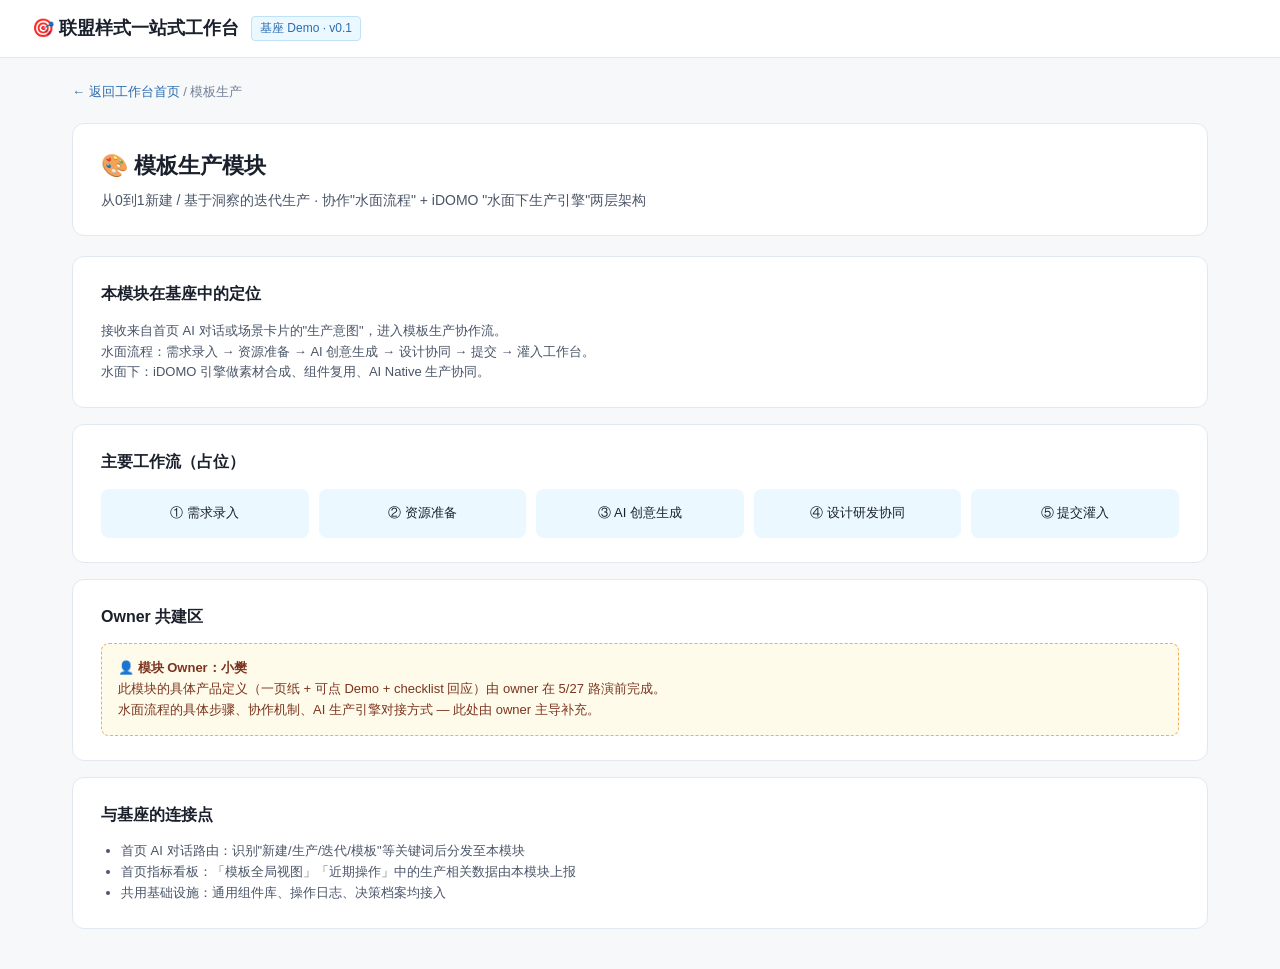
==== demo-生产.html @ df1d809e "Initial commit: 工作台基座 Demo v1.0" ====
<!DOCTYPE html>
<html lang="zh-CN">
<head>
<meta charset="UTF-8">
<title>模板生产 · 工作台基座 Demo</title>
<link rel="stylesheet" href="styles.css">
</head>
<body>
<header class="topbar">
  <div class="topbar-left">
    <span class="logo">🎯 联盟样式一站式工作台</span>
    <span class="env-tag">基座 Demo · v0.1</span>
  </div>
</header>

<div class="module-page">
  <div class="breadcrumb"><a href="index.html">← 返回工作台首页</a> / 模板生产</div>

  <div class="module-header">
    <h1>🎨 模板生产模块</h1>
    <p>从0到1新建 / 基于洞察的迭代生产 · 协作"水面流程" + iDOMO "水面下生产引擎"两层架构</p>
  </div>

  <div class="module-section">
    <h2>本模块在基座中的定位</h2>
    <p style="color:#4a5568; font-size:13px;">
      接收来自首页 AI 对话或场景卡片的"生产意图"，进入模板生产协作流。<br>
      水面流程：需求录入 → 资源准备 → AI 创意生成 → 设计协同 → 提交 → 灌入工作台。<br>
      水面下：iDOMO 引擎做素材合成、组件复用、AI Native 生产协同。
    </p>
  </div>

  <div class="module-section">
    <h2>主要工作流（占位）</h2>
    <div style="display:grid; grid-template-columns: repeat(5, 1fr); gap:10px; margin-top:8px;">
      <div style="padding:14px; background:#ebf8ff; border-radius:8px; text-align:center; font-size:13px;">① 需求录入</div>
      <div style="padding:14px; background:#ebf8ff; border-radius:8px; text-align:center; font-size:13px;">② 资源准备</div>
      <div style="padding:14px; background:#ebf8ff; border-radius:8px; text-align:center; font-size:13px;">③ AI 创意生成</div>
      <div style="padding:14px; background:#ebf8ff; border-radius:8px; text-align:center; font-size:13px;">④ 设计研发协同</div>
      <div style="padding:14px; background:#ebf8ff; border-radius:8px; text-align:center; font-size:13px;">⑤ 提交灌入</div>
    </div>
  </div>

  <div class="module-section">
    <h2>Owner 共建区</h2>
    <div class="placeholder-tip">
      <strong>👤 模块 Owner：小樊</strong><br>
      此模块的具体产品定义（一页纸 + 可点 Demo + checklist 回应）由 owner 在 5/27 路演前完成。<br>
      水面流程的具体步骤、协作机制、AI 生产引擎对接方式 — 此处由 owner 主导补充。
    </div>
  </div>

  <div class="module-section">
    <h2>与基座的连接点</h2>
    <ul style="font-size:13px; color:#4a5568; padding-left:20px; list-style:disc;">
      <li>首页 AI 对话路由：识别"新建/生产/迭代/模板"等关键词后分发至本模块</li>
      <li>首页指标看板：「模板全局视图」「近期操作」中的生产相关数据由本模块上报</li>
      <li>共用基础设施：通用组件库、操作日志、决策档案均接入</li>
    </ul>
  </div>
</div>
</body>
</html>
---- styles.css ----
/* ===== 基础与色板 ===== */
:root {
  --bg: #f7f8fa;
  --card-bg: #ffffff;
  --primary: #2b6cb0;
  --primary-light: #4299e1;
  --primary-dark: #1e4a8a;
  --accent: #ed8936;
  --accent-warm: #f6ad55;
  --text: #1a202c;
  --text-sub: #4a5568;
  --text-light: #718096;
  --border: #e2e8f0;
  --border-strong: #cbd5e0;
  --success: #38a169;
  --warn: #e53e3e;
  --warn-soft: #ed8936;
  --shadow-sm: 0 1px 3px rgba(0,0,0,0.06);
  --shadow-md: 0 4px 12px rgba(0,0,0,0.08);
  --shadow-lg: 0 8px 24px rgba(0,0,0,0.12);
}

* { box-sizing: border-box; margin: 0; padding: 0; }

body {
  font-family: -apple-system, "PingFang SC", "Microsoft YaHei", sans-serif;
  background: var(--bg);
  color: var(--text);
  font-size: 14px;
  line-height: 1.6;
}

a { text-decoration: none; color: inherit; }
ul { list-style: none; }
button { cursor: pointer; border: none; background: none; font-family: inherit; }

/* ===== 顶部导航 ===== */
.topbar {
  position: sticky; top: 0; z-index: 100;
  background: #fff; border-bottom: 1px solid var(--border);
  padding: 14px 32px; display: flex; align-items: center; justify-content: space-between;
}
.topbar-left { display: flex; align-items: center; gap: 12px; }
.logo { font-size: 18px; font-weight: 600; color: var(--text); }
.env-tag {
  font-size: 12px; padding: 2px 8px; border-radius: 4px;
  background: #ebf8ff; color: var(--primary); border: 1px solid #bee3f8;
}
.user { font-size: 13px; color: var(--text-sub); }

/* ===== 主体 ===== */
.main { max-width: 1400px; margin: 0 auto; padding: 24px 32px; }

.layer { margin-bottom: 24px; }
.layer-inner {
  background: var(--card-bg); border-radius: 12px;
  border: 1px solid var(--border); padding: 28px;
  box-shadow: var(--shadow-sm);
}
.layer-header {
  display: flex; align-items: baseline; justify-content: space-between;
  margin-bottom: 20px;
}
.layer-header h2 { font-size: 18px; font-weight: 600; color: var(--text); }
.layer-sub { font-size: 13px; color: var(--text-light); }

/* ===== 第一层：AI 对话 ===== */
.layer-ai .layer-inner {
  background: linear-gradient(135deg, #2b6cb0 0%, #4299e1 100%);
  color: #fff; border: none;
}
.ai-greet { margin-bottom: 20px; }
.ai-greet h1 { font-size: 26px; font-weight: 600; margin-bottom: 6px; }
.ai-sub { font-size: 14px; opacity: 0.9; }
.ai-input-wrap {
  display: flex; gap: 0; background: #fff; border-radius: 10px;
  padding: 4px; box-shadow: 0 4px 16px rgba(0,0,0,0.15);
}
.ai-input {
  flex: 1; border: none; outline: none; padding: 14px 16px;
  font-size: 15px; color: var(--text); background: transparent;
  font-family: inherit;
}
.ai-submit {
  padding: 12px 24px; background: var(--primary-dark); color: #fff;
  border-radius: 8px; font-size: 14px; font-weight: 500;
  transition: background 0.15s;
}
.ai-submit:hover { background: #163a6f; }
.ai-hints { margin-top: 14px; display: flex; align-items: center; gap: 8px; flex-wrap: wrap; }
.hint-label { font-size: 13px; opacity: 0.85; }
.hint-tag {
  padding: 4px 12px; background: rgba(255,255,255,0.2);
  border-radius: 14px; font-size: 12px; cursor: pointer;
  transition: background 0.15s;
}
.hint-tag:hover { background: rgba(255,255,255,0.32); }

/* ===== 第二层：场景卡片 ===== */
.scene-grid {
  display: grid; grid-template-columns: repeat(3, 1fr); gap: 16px;
}
.scene-card {
  background: #fff; border: 1px solid var(--border); border-radius: 10px;
  padding: 20px; cursor: pointer; transition: all 0.2s;
  position: relative; overflow: hidden;
}
.scene-card::before {
  content: ""; position: absolute; left: 0; top: 0; bottom: 0;
  width: 4px; background: var(--primary-light); opacity: 0;
  transition: opacity 0.2s;
}
.scene-card:hover {
  border-color: var(--primary-light);
  box-shadow: var(--shadow-md);
  transform: translateY(-2px);
}
.scene-card:hover::before { opacity: 1; }
.scene-icon { font-size: 28px; margin-bottom: 10px; }
.scene-title { font-size: 16px; font-weight: 600; color: var(--text); margin-bottom: 6px; }
.scene-desc { font-size: 13px; color: var(--text-sub); margin-bottom: 12px; min-height: 40px; }
.scene-tag {
  display: inline-block; font-size: 12px; color: var(--primary);
  padding: 3px 10px; background: #ebf8ff; border-radius: 12px;
}
.scene-tag-soon { background: #f7fafc; color: var(--text-light); }

/* ===== 第三层：看板 ===== */
.view-switcher {
  display: flex; align-items: center; gap: 8px; margin-bottom: 20px;
  flex-wrap: wrap;
}
.switcher-label { font-size: 13px; color: var(--text-sub); margin-right: 4px; }
.view-tab {
  padding: 7px 16px; font-size: 13px; color: var(--text-sub);
  background: #f7fafc; border: 1px solid var(--border); border-radius: 18px;
  transition: all 0.15s;
}
.view-tab:hover { background: #edf2f7; }
.view-tab.active {
  background: var(--primary); color: #fff; border-color: var(--primary);
}
.view-tab-add {
  border-style: dashed; color: var(--text-light);
}

.board {
  display: grid; grid-template-columns: repeat(3, 1fr); gap: 16px;
}
.board-card {
  background: #fff; border: 1px solid var(--border); border-radius: 10px;
  padding: 18px; transition: box-shadow 0.2s;
}
.board-card:hover { box-shadow: var(--shadow-md); }
.card-w2 { grid-column: span 2; }

.card-header {
  display: flex; justify-content: space-between; align-items: center;
  margin-bottom: 14px; padding-bottom: 10px;
  border-bottom: 1px solid var(--border);
}
.card-title { font-size: 14px; font-weight: 600; color: var(--text); }
.card-link { font-size: 12px; color: var(--primary); }
.card-link:hover { text-decoration: underline; }

.metric-row {
  display: flex; gap: 24px; margin-bottom: 14px;
}
.metric { flex: 1; }
.metric-num {
  font-size: 22px; font-weight: 600; color: var(--text);
  line-height: 1.2;
}
.metric-num.up { color: var(--success); }
.metric-num.warn { color: var(--warn); }
.metric-label { font-size: 12px; color: var(--text-light); margin-top: 4px; }

.card-foot {
  font-size: 12px; color: var(--text-light); padding-top: 8px;
  border-top: 1px dashed var(--border);
}

/* 操作日志 */
.op-list li {
  font-size: 13px; padding: 6px 0; color: var(--text-sub);
  border-bottom: 1px dashed var(--border);
}
.op-list li:last-child { border-bottom: none; }
.op-time {
  display: inline-block; width: 50px; color: var(--text-light);
  font-size: 12px; margin-right: 8px;
}

/* 消耗分布条 */
.bar-wrap { margin-top: 12px; }
.bar-label { font-size: 12px; color: var(--text-light); margin-bottom: 8px; }
.bar-row {
  display: flex; align-items: center; gap: 10px; margin-bottom: 6px;
}
.bar-name { width: 60px; font-size: 12px; color: var(--text-sub); }
.bar { flex: 1; height: 8px; background: #edf2f7; border-radius: 4px; overflow: hidden; }
.bar-fill {
  height: 100%; background: linear-gradient(90deg, var(--primary-light), var(--primary));
  border-radius: 4px;
}
.bar-num { width: 36px; text-align: right; font-size: 12px; color: var(--text-sub); }

/* 洞察建议 */
.insight-list li {
  font-size: 13px; padding: 8px 0; color: var(--text-sub);
  border-bottom: 1px dashed var(--border); display: flex; gap: 8px;
}
.insight-list li:last-child { border-bottom: none; }
.insight-tag {
  flex-shrink: 0; font-size: 11px; padding: 2px 8px; border-radius: 4px;
  height: fit-content;
}
.tag-up { background: #c6f6d5; color: #22543d; }
.tag-warn { background: #fed7d7; color: #742a2a; }

/* 规则冲突 */
.conflict-list li {
  font-size: 13px; padding: 8px 0; color: var(--text-sub);
  border-bottom: 1px dashed var(--border); display: flex; gap: 10px;
}
.conflict-list li:last-child { border-bottom: none; }
.conflict-level {
  flex-shrink: 0; font-size: 11px; padding: 2px 8px; border-radius: 4px;
  height: fit-content;
}
.conflict-level.high { background: #fed7d7; color: #742a2a; }
.conflict-level.mid { background: #feebc8; color: #7b341e; }

/* 空卡片 */
.card-empty {
  background: repeating-linear-gradient(45deg, #fafbfc, #fafbfc 8px, #f4f5f7 8px, #f4f5f7 16px);
  border: 2px dashed var(--border-strong);
  display: flex; align-items: center; justify-content: center;
  min-height: 140px;
}
.card-empty-inner { text-align: center; padding: 16px; }
.empty-icon { font-size: 28px; color: var(--text-light); margin-bottom: 6px; }
.empty-title { font-size: 13px; font-weight: 600; color: var(--text-sub); margin-bottom: 4px; }
.empty-desc { font-size: 12px; color: var(--text-light); }

/* ===== 第四层：Skills 共创区 ===== */
.layer-skills .layer-inner {
  background: linear-gradient(135deg, #fafafa 0%, #f7fafc 100%);
}

.skills-intro {
  background: #fff; border: 1px solid var(--border); border-radius: 8px;
  padding: 16px 20px; margin-bottom: 18px;
}
.skills-intro-text { display: grid; grid-template-columns: 1fr 1fr; gap: 24px; }
.intro-item { display: flex; gap: 12px; }
.intro-num {
  flex-shrink: 0; width: 28px; height: 28px; border-radius: 50%;
  background: linear-gradient(135deg, #2b6cb0, #4299e1); color: #fff;
  font-size: 14px; font-weight: 600;
  display: flex; align-items: center; justify-content: center;
}
.intro-title { font-size: 14px; font-weight: 600; color: var(--text); margin-bottom: 4px; }
.intro-desc { font-size: 12px; color: var(--text-sub); line-height: 1.6; }

.skills-tabs {
  display: flex; gap: 8px; margin-bottom: 16px; align-items: center;
  border-bottom: 1px solid var(--border); padding-bottom: 12px;
}
.skill-tab {
  padding: 8px 16px; font-size: 13px; color: var(--text-sub);
  background: #fff; border: 1px solid var(--border); border-radius: 6px;
  transition: all 0.15s;
}
.skill-tab:hover { border-color: var(--primary-light); }
.skill-tab.active {
  background: var(--primary); color: #fff; border-color: var(--primary);
}
.skill-tab-btn {
  margin-left: auto; padding: 7px 14px; font-size: 12px;
  background: #fff; color: var(--primary); border: 1px dashed var(--primary);
  border-radius: 6px;
}
.skill-tab-btn:hover { background: #ebf8ff; }

.skill-grid {
  display: grid; grid-template-columns: repeat(4, 1fr); gap: 12px;
}
.skill-grid.hidden { display: none; }
.skill-card {
  background: #fff; border: 1px solid var(--border); border-radius: 8px;
  padding: 14px 16px; transition: all 0.15s;
}
.skill-card:hover {
  border-color: var(--primary-light); box-shadow: var(--shadow-sm);
  transform: translateY(-1px);
}
.sk-head { display: flex; align-items: center; gap: 8px; margin-bottom: 8px; }
.sk-icon { font-size: 18px; }
.sk-name { font-size: 14px; font-weight: 600; color: var(--text); }
.sk-desc { font-size: 12px; color: var(--text-sub); margin-bottom: 10px; min-height: 36px; line-height: 1.5; }
.sk-meta { display: flex; align-items: center; gap: 6px; flex-wrap: wrap; font-size: 11px; }
.sk-tag {
  padding: 2px 8px; border-radius: 10px; font-weight: 500;
}
.tag-official { background: #ebf8ff; color: var(--primary); }
.tag-community { background: #faf5ff; color: #6b46c1; }
.sk-stage { color: var(--text-light); }

.sk-empty {
  background: repeating-linear-gradient(45deg, #fafbfc, #fafbfc 6px, #f4f5f7 6px, #f4f5f7 12px);
  border: 2px dashed var(--border-strong);
  display: flex; align-items: center; justify-content: center;
  min-height: 120px;
}
.sk-empty-inner { text-align: center; padding: 12px; }
.sk-empty-icon { font-size: 24px; color: var(--text-light); margin-bottom: 4px; }
.sk-empty-text { font-size: 13px; font-weight: 600; color: var(--text-sub); margin-bottom: 2px; }
.sk-empty-sub { font-size: 11px; color: var(--text-light); }

.skills-foot {
  margin-top: 16px; padding: 12px 16px;
  background: #fffbeb; border-left: 3px solid #f6ad55; border-radius: 4px;
  font-size: 12px; color: #7b341e; line-height: 1.7;
}
.skills-foot strong { color: #2d3748; }

/* ===== 底部说明 ===== */
.bottom-note { margin-top: 32px; }
.note-inner {
  background: #f0f4f8; border-left: 3px solid var(--primary);
  border-radius: 6px; padding: 18px 20px;
}
.note-inner h3 { font-size: 14px; font-weight: 600; margin-bottom: 8px; color: var(--text); }
.note-inner p { font-size: 13px; color: var(--text-sub); line-height: 1.7; }
.note-inner strong { color: var(--text); }

/* ===== 响应式 ===== */
@media (max-width: 1024px) {
  .scene-grid { grid-template-columns: repeat(2, 1fr); }
  .board { grid-template-columns: repeat(2, 1fr); }
  .card-w2 { grid-column: span 2; }
}
@media (max-width: 640px) {
  .scene-grid, .board { grid-template-columns: 1fr; }
  .card-w2 { grid-column: span 1; }
  .ai-greet h1 { font-size: 22px; }
}

/* ===== 模块详情页通用样式 ===== */
.module-page { max-width: 1200px; margin: 0 auto; padding: 24px 32px; }
.breadcrumb {
  font-size: 13px; color: var(--text-light); margin-bottom: 20px;
}
.breadcrumb a { color: var(--primary); }
.breadcrumb a:hover { text-decoration: underline; }
.module-header {
  background: #fff; border: 1px solid var(--border); border-radius: 12px;
  padding: 24px 28px; margin-bottom: 20px;
}
.module-header h1 { font-size: 22px; font-weight: 600; margin-bottom: 6px; }
.module-header p { color: var(--text-sub); font-size: 14px; }
.module-section {
  background: #fff; border: 1px solid var(--border); border-radius: 12px;
  padding: 24px 28px; margin-bottom: 16px;
}
.module-section h2 { font-size: 16px; font-weight: 600; margin-bottom: 14px; }
.placeholder-tip {
  padding: 14px 16px; background: #fffbeb; border: 1px dashed #f6ad55;
  border-radius: 8px; font-size: 13px; color: #7b341e;
}
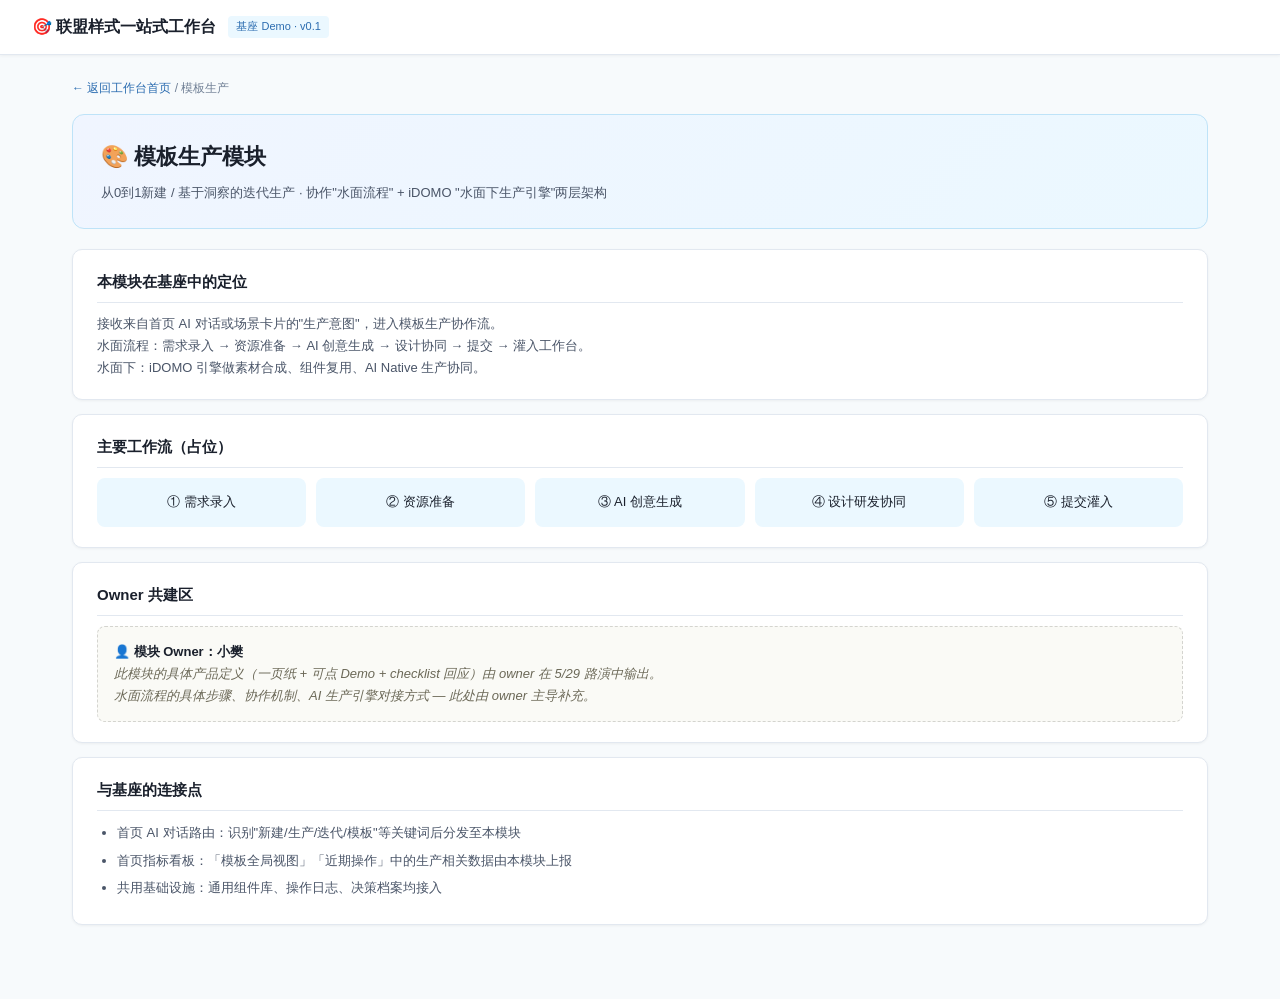
==== commit a977cb57: "修复模块详情页样式缺失（重写 styles.css 时漏补 module-page 系列 class）" ====
--- a/demo-生产.html
+++ b/demo-生产.html
@@ -45,7 +45,7 @@
     <h2>Owner 共建区</h2>
     <div class="placeholder-tip">
       <strong>👤 模块 Owner：小樊</strong><br>
-      此模块的具体产品定义（一页纸 + 可点 Demo + checklist 回应）由 owner 在 5/27 路演前完成。<br>
+      此模块的具体产品定义（一页纸 + 可点 Demo + checklist 回应）由 owner 在 5/29 路演中输出。<br>
       水面流程的具体步骤、协作机制、AI 生产引擎对接方式 — 此处由 owner 主导补充。
     </div>
   </div>
--- a/styles.css
+++ b/styles.css
@@ -1,274 +1,546 @@
-/* ===== 基础与色板 ===== */
+/* ========================================
+   基座 Demo · v0.2 · 双视觉语言
+   - 实色块 = 用户可见 UI（线上产品形态）
+   - 虚线/灰底 = Demo 走查注释（仅文档用）
+   ======================================== */
+
 :root {
-  --bg: #f7f8fa;
-  --card-bg: #ffffff;
   --primary: #2b6cb0;
+  --primary-dark: #1e4a8a;
   --primary-light: #4299e1;
-  --primary-dark: #1e4a8a;
   --accent: #ed8936;
-  --accent-warm: #f6ad55;
+  --success: #38a169;
+  --warn: #d69e2e;
+  --danger: #c53030;
   --text: #1a202c;
   --text-sub: #4a5568;
   --text-light: #718096;
   --border: #e2e8f0;
   --border-strong: #cbd5e0;
-  --success: #38a169;
-  --warn: #e53e3e;
-  --warn-soft: #ed8936;
-  --shadow-sm: 0 1px 3px rgba(0,0,0,0.06);
+  --bg: #f7fafc;
+  --bg-section: #fff;
+  --shadow-sm: 0 1px 3px rgba(0,0,0,0.05);
   --shadow-md: 0 4px 12px rgba(0,0,0,0.08);
-  --shadow-lg: 0 8px 24px rgba(0,0,0,0.12);
+
+  /* 元注释专用 · 区分用户 UI */
+  --meta-bg: #fafaf6;
+  --meta-border: #d4d4cf;
+  --meta-text: #6b6857;
+  --meta-tag-bg: #ebe9d9;
 }
 
 * { box-sizing: border-box; margin: 0; padding: 0; }
-
 body {
-  font-family: -apple-system, "PingFang SC", "Microsoft YaHei", sans-serif;
-  background: var(--bg);
-  color: var(--text);
-  font-size: 14px;
-  line-height: 1.6;
-}
-
-a { text-decoration: none; color: inherit; }
+  font-family: -apple-system, BlinkMacSystemFont, "PingFang SC", "Hiragino Sans GB", "Microsoft YaHei", sans-serif;
+  font-size: 14px; line-height: 1.6;
+  color: var(--text); background: var(--bg);
+}
+button { cursor: pointer; border: none; outline: none; font-family: inherit; }
+a { color: inherit; text-decoration: none; }
 ul { list-style: none; }
-button { cursor: pointer; border: none; background: none; font-family: inherit; }
+input { font-family: inherit; outline: none; }
 
 /* ===== 顶部导航 ===== */
 .topbar {
+  background: #fff; border-bottom: 1px solid var(--border);
+  padding: 14px 32px; display: flex; justify-content: space-between; align-items: center;
   position: sticky; top: 0; z-index: 100;
-  background: #fff; border-bottom: 1px solid var(--border);
-  padding: 14px 32px; display: flex; align-items: center; justify-content: space-between;
+  box-shadow: var(--shadow-sm);
 }
 .topbar-left { display: flex; align-items: center; gap: 12px; }
-.logo { font-size: 18px; font-weight: 600; color: var(--text); }
+.logo { font-size: 16px; font-weight: 600; }
 .env-tag {
-  font-size: 12px; padding: 2px 8px; border-radius: 4px;
-  background: #ebf8ff; color: var(--primary); border: 1px solid #bee3f8;
-}
+  font-size: 11px; padding: 2px 8px; background: #ebf8ff;
+  color: var(--primary); border-radius: 4px;
+}
+.topbar-right { display: flex; align-items: center; gap: 16px; }
+.top-link {
+  font-size: 13px; padding: 4px 10px; background: #ebf8ff;
+  border-radius: 4px; color: var(--primary);
+  transition: background 0.15s;
+}
+.top-link:hover { background: #bee3f8; }
 .user { font-size: 13px; color: var(--text-sub); }
 
+/* ===== 元注释顶部条（虚线 + 米色 · 走查用，非用户 UI） ===== */
+.meta-banner {
+  background: var(--meta-bg);
+  border-bottom: 1px dashed var(--meta-border);
+  padding: 10px 0;
+}
+.meta-banner-inner {
+  max-width: 1400px; margin: 0 auto; padding: 0 32px;
+  display: flex; align-items: center; gap: 14px; flex-wrap: wrap;
+}
+.meta-tag {
+  font-size: 11px; font-weight: 600; padding: 2px 8px;
+  background: var(--meta-tag-bg); color: var(--meta-text); border-radius: 3px;
+  letter-spacing: 0.5px;
+}
+.meta-text {
+  font-size: 12px; color: var(--meta-text); font-style: italic;
+}
+.meta-text strong { font-weight: 600; font-style: normal; }
+.meta-paths { display: inline-flex; gap: 6px; margin-left: auto; flex-wrap: wrap; }
+.path-chip {
+  font-size: 11px; padding: 3px 10px;
+  background: #fff; border: 1px dashed var(--meta-border);
+  color: var(--meta-text); border-radius: 12px; cursor: pointer;
+}
+.path-chip:hover { border-color: var(--primary); color: var(--primary); }
+
+/* ===== 元注释（每节内部） ===== */
+.meta-note {
+  margin-top: 18px;
+  background: var(--meta-bg);
+  border: 1px dashed var(--meta-border);
+  border-radius: 6px;
+  padding: 10px 14px;
+  font-size: 12px; color: var(--meta-text); line-height: 1.7;
+  font-style: italic;
+}
+.meta-note-tag {
+  display: inline-block;
+  font-size: 10px; font-weight: 600; padding: 1px 6px;
+  background: var(--meta-tag-bg); color: var(--meta-text);
+  border-radius: 3px; margin-right: 8px; letter-spacing: 0.5px;
+  font-style: normal;
+}
+
 /* ===== 主体 ===== */
-.main { max-width: 1400px; margin: 0 auto; padding: 24px 32px; }
-
-.layer { margin-bottom: 24px; }
+.main { max-width: 1400px; margin: 0 auto; padding: 24px 32px 60px; }
+.layer { margin-bottom: 28px; }
 .layer-inner {
-  background: var(--card-bg); border-radius: 12px;
-  border: 1px solid var(--border); padding: 28px;
+  background: var(--bg-section); border: 1px solid var(--border);
+  border-radius: 12px; padding: 26px 28px;
   box-shadow: var(--shadow-sm);
 }
 .layer-header {
-  display: flex; align-items: baseline; justify-content: space-between;
-  margin-bottom: 20px;
-}
-.layer-header h2 { font-size: 18px; font-weight: 600; color: var(--text); }
-.layer-sub { font-size: 13px; color: var(--text-light); }
-
-/* ===== 第一层：AI 对话 ===== */
+  display: flex; align-items: baseline; gap: 14px; margin-bottom: 18px;
+  border-bottom: 1px solid var(--border); padding-bottom: 12px;
+}
+.layer-header h2 { font-size: 18px; font-weight: 600; }
+.layer-sub { font-size: 12px; color: var(--text-light); }
+
+/* ===== 第一层：AI 对话入口 ===== */
 .layer-ai .layer-inner {
-  background: linear-gradient(135deg, #2b6cb0 0%, #4299e1 100%);
-  color: #fff; border: none;
-}
-.ai-greet { margin-bottom: 20px; }
-.ai-greet h1 { font-size: 26px; font-weight: 600; margin-bottom: 6px; }
-.ai-sub { font-size: 14px; opacity: 0.9; }
-.ai-input-wrap {
-  display: flex; gap: 0; background: #fff; border-radius: 10px;
-  padding: 4px; box-shadow: 0 4px 16px rgba(0,0,0,0.15);
-}
-.ai-input {
-  flex: 1; border: none; outline: none; padding: 14px 16px;
-  font-size: 15px; color: var(--text); background: transparent;
+  background: linear-gradient(135deg, #f0f5ff 0%, #ebf8ff 100%);
+  border: 1px solid #bee3f8;
+}
+.ai-greet { margin-bottom: 16px; }
+.ai-greet h1 { font-size: 24px; font-weight: 600; margin-bottom: 6px; }
+.ai-sub { font-size: 13px; color: var(--text-sub); }
+
+/* ===== 标准对话框（业界规范）===== */
+.chat-box {
+  background: #fff;
+  border: 1px solid var(--border);
+  border-radius: 12px;
+  box-shadow: var(--shadow-sm);
+  transition: border-color 0.15s, box-shadow 0.15s;
+  position: relative;
+}
+.chat-box:focus-within {
+  border-color: var(--primary-light);
+  box-shadow: 0 0 0 3px rgba(66,153,225,0.12);
+}
+
+/* 顶部小工具 */
+.chat-top-tools {
+  display: flex; gap: 4px;
+  padding: 10px 14px 0;
+}
+.chat-tool-btn {
+  width: 28px; height: 28px;
+  background: transparent; border-radius: 6px;
+  font-size: 14px; color: var(--text-light);
+  display: inline-flex; align-items: center; justify-content: center;
+  transition: background 0.15s;
+}
+.chat-tool-btn:hover { background: #f7fafc; color: var(--text); }
+
+/* 输入区 */
+.chat-input {
+  width: 100%;
+  padding: 8px 14px 12px;
+  border: none; outline: none;
+  font-size: 14px; line-height: 1.6;
   font-family: inherit;
-}
-.ai-submit {
-  padding: 12px 24px; background: var(--primary-dark); color: #fff;
-  border-radius: 8px; font-size: 14px; font-weight: 500;
+  resize: none;
+  background: transparent;
+  color: var(--text);
+  min-height: 60px;
+}
+.chat-input::placeholder { color: var(--text-light); }
+
+/* 底部工具栏 */
+.chat-bottom-bar {
+  display: flex;
+  justify-content: space-between;
+  align-items: center;
+  padding: 8px 12px 10px;
+  border-top: 1px solid var(--border);
+  gap: 8px;
+}
+.chat-bottom-left {
+  display: flex; align-items: center; gap: 8px;
+  flex-wrap: wrap; flex: 1; min-width: 0;
+}
+.chat-bottom-right {
+  display: flex; align-items: center; gap: 6px;
+  flex-shrink: 0;
+}
+
+/* 模型选择器 */
+.model-selector {
+  display: inline-flex; align-items: center; gap: 5px;
+  padding: 5px 10px;
+  background: #f7fafc;
+  border: 1px solid var(--border);
+  border-radius: 6px;
+  font-size: 12px;
+  cursor: pointer;
+  position: relative;
+  transition: all 0.15s;
+}
+.model-selector:hover { background: #ebf8ff; border-color: var(--primary-light); }
+.ms-icon { font-size: 13px; }
+.ms-name { font-weight: 500; color: var(--text); }
+.ms-arrow { font-size: 10px; color: var(--text-light); }
+
+.model-dropdown {
+  display: none;
+  position: absolute; bottom: calc(100% + 6px); left: 0;
+  background: #fff;
+  border: 1px solid var(--border);
+  border-radius: 8px;
+  box-shadow: var(--shadow-md);
+  min-width: 220px;
+  z-index: 50;
+  padding: 4px;
+}
+.model-dropdown.open { display: block; }
+.md-item {
+  display: flex; align-items: center; gap: 8px;
+  padding: 8px 10px;
+  font-size: 13px; color: var(--text);
+  border-radius: 4px; cursor: pointer;
   transition: background 0.15s;
 }
-.ai-submit:hover { background: #163a6f; }
-.ai-hints { margin-top: 14px; display: flex; align-items: center; gap: 8px; flex-wrap: wrap; }
-.hint-label { font-size: 13px; opacity: 0.85; }
+.md-item:hover { background: #f7fafc; }
+.md-item.active { background: #ebf8ff; color: var(--primary); }
+.md-icon { font-size: 14px; }
+.md-name { flex: 1; }
+.md-tag {
+  font-size: 10px; padding: 1px 6px;
+  background: rgba(0,0,0,0.06); border-radius: 8px;
+  color: var(--text-light);
+}
+
+/* 技能挂载按钮 */
+.skill-mount-btn {
+  display: inline-flex; align-items: center; gap: 5px;
+  padding: 5px 10px;
+  background: #f7fafc;
+  border: 1px solid var(--border);
+  border-radius: 6px;
+  font-size: 12px;
+  cursor: pointer;
+  transition: all 0.15s;
+}
+.skill-mount-btn:hover { background: #faf5ff; border-color: #d6bcfa; }
+.sm-icon { font-size: 13px; }
+.sm-text { color: var(--text); font-weight: 500; }
+.sm-count {
+  font-size: 10px; padding: 1px 6px;
+  background: var(--primary); color: #fff;
+  border-radius: 8px; font-weight: 600;
+}
+
+/* 已挂载预览（横向小标签） */
+.mounted-preview {
+  display: inline-flex; gap: 4px; align-items: center;
+  flex-wrap: wrap;
+  font-size: 11px;
+}
+.mp-tag {
+  display: inline-flex; align-items: center; gap: 4px;
+  padding: 3px 8px;
+  border-radius: 10px;
+  font-size: 11px;
+}
+.mp-default {
+  background: #ebf8ff; color: #2c5282;
+  border: 1px solid #bee3f8;
+}
+.mp-user {
+  background: #faf5ff; color: #553c9a;
+  border: 1px solid #d6bcfa;
+}
+.mp-remove {
+  cursor: pointer; opacity: 0.5; padding: 0 2px;
+}
+.mp-remove:hover { opacity: 1; color: var(--danger); }
+
+/* 发送按钮 */
+.chat-send-btn {
+  width: 32px; height: 32px;
+  background: var(--primary); color: #fff;
+  border-radius: 8px;
+  font-size: 14px; font-weight: 600;
+  display: inline-flex; align-items: center; justify-content: center;
+  transition: background 0.15s;
+}
+.chat-send-btn:hover { background: var(--primary-dark); }
+
+/* 技能挂载面板（弹出在 chat-box 上方）*/
+.skill-panel {
+  position: absolute;
+  bottom: calc(100% + 8px); left: 0; right: 0;
+  background: #fff;
+  border: 1px solid var(--border);
+  border-radius: 10px;
+  box-shadow: var(--shadow-md);
+  padding: 14px 16px;
+  z-index: 50;
+  max-height: 360px;
+  overflow-y: auto;
+}
+.sp-section { margin-bottom: 14px; }
+.sp-section:last-child { margin-bottom: 0; }
+.sp-section-title {
+  display: flex; justify-content: space-between; align-items: center;
+  font-size: 12px; font-weight: 600; color: var(--text);
+  margin-bottom: 8px;
+  padding-bottom: 6px;
+  border-bottom: 1px solid var(--border);
+}
+.sp-section-help { font-size: 11px; color: var(--text-light); font-weight: 400; }
+.sp-list { display: flex; flex-direction: column; gap: 4px; }
+.sp-item {
+  display: flex; align-items: center; gap: 10px;
+  padding: 8px 10px;
+  background: #f7fafc;
+  border-radius: 6px;
+  font-size: 12px;
+  cursor: pointer;
+  transition: background 0.15s;
+}
+.sp-item:hover { background: #ebf8ff; }
+.sp-locked { background: #f0fff4; cursor: default; }
+.sp-locked:hover { background: #f0fff4; }
+.sp-name { flex: 1; font-weight: 500; color: var(--text); }
+.sp-meta { font-size: 11px; color: var(--text-light); }
+.sp-status {
+  font-size: 11px; padding: 2px 8px;
+  background: #c6f6d5; color: #22543d;
+  border-radius: 8px; font-weight: 500;
+}
+.sp-action {
+  font-size: 11px; padding: 2px 10px;
+  background: var(--primary); color: #fff;
+  border-radius: 8px; font-weight: 500;
+}
+
+/* 提示标签 */
+.ai-hints {
+  margin-top: 12px; display: flex; align-items: center; gap: 8px; flex-wrap: wrap;
+}
+.hint-label { font-size: 12px; color: var(--text-light); }
 .hint-tag {
-  padding: 4px 12px; background: rgba(255,255,255,0.2);
-  border-radius: 14px; font-size: 12px; cursor: pointer;
-  transition: background 0.15s;
-}
-.hint-tag:hover { background: rgba(255,255,255,0.32); }
-
-/* ===== 第二层：场景卡片 ===== */
-.scene-grid {
-  display: grid; grid-template-columns: repeat(3, 1fr); gap: 16px;
-}
+  font-size: 12px; padding: 4px 10px; background: #fff;
+  border: 1px solid var(--border); border-radius: 14px;
+  color: var(--text-sub); cursor: pointer; transition: all 0.15s;
+}
+.hint-tag:hover { border-color: var(--primary); color: var(--primary); background: #ebf8ff; }
+
+/* ===== 第二层：场景卡片（4 个工作流入口） ===== */
+.scene-grid { display: grid; gap: 14px; }
+.scene-grid-4 { grid-template-columns: repeat(2, 1fr); }
 .scene-card {
   background: #fff; border: 1px solid var(--border); border-radius: 10px;
-  padding: 20px; cursor: pointer; transition: all 0.2s;
-  position: relative; overflow: hidden;
-}
-.scene-card::before {
-  content: ""; position: absolute; left: 0; top: 0; bottom: 0;
-  width: 4px; background: var(--primary-light); opacity: 0;
-  transition: opacity 0.2s;
+  padding: 18px 20px; transition: all 0.15s;
+  display: flex; flex-direction: column; gap: 8px;
+  position: relative;
 }
 .scene-card:hover {
-  border-color: var(--primary-light);
-  box-shadow: var(--shadow-md);
+  border-color: var(--primary); box-shadow: var(--shadow-md);
   transform: translateY(-2px);
 }
-.scene-card:hover::before { opacity: 1; }
-.scene-icon { font-size: 28px; margin-bottom: 10px; }
-.scene-title { font-size: 16px; font-weight: 600; color: var(--text); margin-bottom: 6px; }
-.scene-desc { font-size: 13px; color: var(--text-sub); margin-bottom: 12px; min-height: 40px; }
+.scene-生产 { border-top: 3px solid #4299e1; }
+.scene-规则 { border-top: 3px solid #ed8936; }
+.scene-洞察 { border-top: 3px solid #38a169; }
+.scene-排查 { border-top: 3px solid #d69e2e; }
+
+.scene-icon { font-size: 28px; }
+.scene-title { font-size: 16px; font-weight: 600; }
+.scene-scope {
+  font-size: 12px; color: var(--text-sub); line-height: 1.7;
+  background: #f7fafc; padding: 8px 10px; border-radius: 4px;
+}
+.scene-scope strong { color: var(--text); }
+.scope-note { font-size: 11px; color: var(--text-light); }
+.scene-link {
+  font-size: 11px; color: var(--text-light); line-height: 1.6;
+  border-left: 2px solid var(--primary-light); padding-left: 8px;
+}
+.scene-foot { display: flex; justify-content: space-between; align-items: center; margin-top: 4px; }
 .scene-tag {
-  display: inline-block; font-size: 12px; color: var(--primary);
-  padding: 3px 10px; background: #ebf8ff; border-radius: 12px;
-}
-.scene-tag-soon { background: #f7fafc; color: var(--text-light); }
-
-/* ===== 第三层：看板 ===== */
-.view-switcher {
-  display: flex; align-items: center; gap: 8px; margin-bottom: 20px;
-  flex-wrap: wrap;
-}
-.switcher-label { font-size: 13px; color: var(--text-sub); margin-right: 4px; }
-.view-tab {
-  padding: 7px 16px; font-size: 13px; color: var(--text-sub);
-  background: #f7fafc; border: 1px solid var(--border); border-radius: 18px;
-  transition: all 0.15s;
-}
-.view-tab:hover { background: #edf2f7; }
-.view-tab.active {
+  font-size: 12px; color: var(--primary); font-weight: 500;
+}
+.scene-engine {
+  font-size: 10px; color: var(--text-light); font-style: italic;
+  padding: 2px 8px; background: #fffbeb; border-radius: 8px;
+}
+
+/* 占位 · 更多敬请期待 */
+.scene-soon {
+  margin-top: 14px; padding: 14px;
+  background: repeating-linear-gradient(45deg, #fafbfc, #fafbfc 8px, #f4f5f7 8px, #f4f5f7 16px);
+  border: 1px dashed var(--border-strong); border-radius: 8px;
+  text-align: center;
+}
+.soon-icon { font-size: 18px; color: var(--text-light); margin-right: 8px; }
+.soon-text { font-size: 13px; color: var(--text-light); }
+
+/* ===== 第三层：我的工作视图 ===== */
+.view-filters {
+  background: #f7fafc; border: 1px solid var(--border);
+  border-radius: 8px; padding: 14px 16px; margin-bottom: 16px;
+}
+.filter-row {
+  display: flex; align-items: center; gap: 10px;
+  flex-wrap: wrap; margin-bottom: 8px;
+}
+.filter-row:last-child { margin-bottom: 0; }
+.filter-label { font-size: 13px; font-weight: 600; min-width: 80px; }
+.filter-help { font-size: 11px; color: var(--text-light); }
+.filter-mode {
+  font-size: 12px; padding: 5px 14px;
+  background: #fff; border: 1px solid var(--border);
+  border-radius: 4px; color: var(--text-sub);
+}
+.filter-mode.active {
   background: var(--primary); color: #fff; border-color: var(--primary);
 }
-.view-tab-add {
-  border-style: dashed; color: var(--text-light);
-}
-
+.filter-detail {
+  margin-top: 12px; padding-top: 12px; border-top: 1px solid var(--border);
+}
+.filter-options { display: flex; gap: 6px; flex-wrap: wrap; flex: 1; }
+.filter-chip {
+  display: inline-flex; align-items: center; gap: 4px;
+  font-size: 12px; padding: 4px 10px;
+  background: #fff; border: 1px solid var(--border);
+  border-radius: 14px; cursor: pointer;
+}
+.filter-chip:hover { border-color: var(--primary); }
+.filter-chip input { margin-right: 2px; cursor: pointer; }
+.filter-chip:has(input:checked) {
+  background: #ebf8ff; border-color: var(--primary); color: var(--primary);
+}
+.filter-sub {
+  display: inline-flex; align-items: center; gap: 6px; flex-wrap: wrap;
+  margin-right: 16px; margin-bottom: 4px;
+}
+.sub-label { font-size: 11px; color: var(--text-light); }
+.filter-actions {
+  display: flex; gap: 10px; align-items: center;
+  margin-top: 12px; padding-top: 10px; border-top: 1px dashed var(--border);
+}
+.btn-apply {
+  font-size: 12px; padding: 6px 16px;
+  background: var(--primary); color: #fff; border-radius: 4px;
+}
+.btn-reset {
+  font-size: 12px; padding: 6px 14px;
+  background: #fff; border: 1px solid var(--border);
+  border-radius: 4px; color: var(--text-sub);
+}
+.filter-summary {
+  font-size: 12px; color: var(--text-light); margin-left: auto; font-style: italic;
+}
+
+/* 看板 */
 .board {
-  display: grid; grid-template-columns: repeat(3, 1fr); gap: 16px;
+  display: grid; grid-template-columns: repeat(3, 1fr); gap: 14px;
 }
 .board-card {
   background: #fff; border: 1px solid var(--border); border-radius: 10px;
-  padding: 18px; transition: box-shadow 0.2s;
-}
-.board-card:hover { box-shadow: var(--shadow-md); }
+  padding: 14px 16px;
+}
 .card-w2 { grid-column: span 2; }
-
 .card-header {
   display: flex; justify-content: space-between; align-items: center;
-  margin-bottom: 14px; padding-bottom: 10px;
-  border-bottom: 1px solid var(--border);
-}
-.card-title { font-size: 14px; font-weight: 600; color: var(--text); }
+  margin-bottom: 12px; padding-bottom: 8px; border-bottom: 1px solid var(--border);
+}
+.card-title { font-size: 14px; font-weight: 600; }
 .card-link { font-size: 12px; color: var(--primary); }
 .card-link:hover { text-decoration: underline; }
-
-.metric-row {
-  display: flex; gap: 24px; margin-bottom: 14px;
-}
-.metric { flex: 1; }
-.metric-num {
-  font-size: 22px; font-weight: 600; color: var(--text);
-  line-height: 1.2;
-}
-.metric-num.up { color: var(--success); }
-.metric-num.warn { color: var(--warn); }
-.metric-label { font-size: 12px; color: var(--text-light); margin-top: 4px; }
-
-.card-foot {
-  font-size: 12px; color: var(--text-light); padding-top: 8px;
-  border-top: 1px dashed var(--border);
-}
-
-/* 操作日志 */
+.card-owner {
+  font-size: 11px; color: var(--text-light);
+}
+.card-owner strong { color: var(--text-sub); font-weight: 500; }
+
+.card-body-pending {
+  background: var(--meta-bg); border: 1px dashed var(--meta-border);
+  border-radius: 6px; padding: 14px;
+}
+.pending-text {
+  font-size: 12px; color: var(--meta-text); line-height: 1.7; font-style: italic;
+}
+.pending-text strong { color: var(--text-sub); font-style: normal; font-weight: 600; }
+
+/* 近期操作 */
+.op-list { display: flex; flex-direction: column; gap: 6px; }
 .op-list li {
-  font-size: 13px; padding: 6px 0; color: var(--text-sub);
-  border-bottom: 1px dashed var(--border);
+  font-size: 12px; padding: 6px 0; border-bottom: 1px dashed var(--border);
+  color: var(--text-sub); display: flex; align-items: center; gap: 6px;
 }
 .op-list li:last-child { border-bottom: none; }
 .op-time {
-  display: inline-block; width: 50px; color: var(--text-light);
-  font-size: 12px; margin-right: 8px;
-}
-
-/* 消耗分布条 */
-.bar-wrap { margin-top: 12px; }
-.bar-label { font-size: 12px; color: var(--text-light); margin-bottom: 8px; }
-.bar-row {
-  display: flex; align-items: center; gap: 10px; margin-bottom: 6px;
-}
-.bar-name { width: 60px; font-size: 12px; color: var(--text-sub); }
-.bar { flex: 1; height: 8px; background: #edf2f7; border-radius: 4px; overflow: hidden; }
-.bar-fill {
-  height: 100%; background: linear-gradient(90deg, var(--primary-light), var(--primary));
-  border-radius: 4px;
-}
-.bar-num { width: 36px; text-align: right; font-size: 12px; color: var(--text-sub); }
-
-/* 洞察建议 */
-.insight-list li {
-  font-size: 13px; padding: 8px 0; color: var(--text-sub);
-  border-bottom: 1px dashed var(--border); display: flex; gap: 8px;
-}
-.insight-list li:last-child { border-bottom: none; }
-.insight-tag {
-  flex-shrink: 0; font-size: 11px; padding: 2px 8px; border-radius: 4px;
-  height: fit-content;
-}
-.tag-up { background: #c6f6d5; color: #22543d; }
-.tag-warn { background: #fed7d7; color: #742a2a; }
-
-/* 规则冲突 */
-.conflict-list li {
-  font-size: 13px; padding: 8px 0; color: var(--text-sub);
-  border-bottom: 1px dashed var(--border); display: flex; gap: 10px;
-}
-.conflict-list li:last-child { border-bottom: none; }
-.conflict-level {
-  flex-shrink: 0; font-size: 11px; padding: 2px 8px; border-radius: 4px;
-  height: fit-content;
-}
-.conflict-level.high { background: #fed7d7; color: #742a2a; }
-.conflict-level.mid { background: #feebc8; color: #7b341e; }
-
-/* 空卡片 */
-.card-empty {
-  background: repeating-linear-gradient(45deg, #fafbfc, #fafbfc 8px, #f4f5f7 8px, #f4f5f7 16px);
-  border: 2px dashed var(--border-strong);
+  font-size: 11px; color: var(--text-light);
+  min-width: 40px; flex-shrink: 0;
+}
+.op-type {
+  font-size: 10px; padding: 1px 6px; border-radius: 3px;
+}
+.op-tpl { background: #ebf8ff; color: #2c5282; }
+.op-rule { background: #fffaf0; color: #7b341e; }
+.card-foot-meta {
+  margin-top: 8px; padding-top: 8px; border-top: 1px dashed var(--border);
+  font-size: 11px; color: var(--text-light); font-style: italic;
+}
+
+/* ===== 第四层：Skills 资产广场 ===== */
+.skills-howto {
+  background: #f0f4f8; border: 1px solid #cbd5e0; border-radius: 8px;
+  padding: 14px 18px; margin-bottom: 16px;
+}
+.howto-title { font-size: 13px; font-weight: 600; margin-bottom: 10px; color: var(--text); }
+.howto-grid {
+  display: grid; grid-template-columns: repeat(3, 1fr); gap: 10px;
+}
+.howto-item {
+  background: #fff; border-radius: 6px; padding: 10px 12px;
+  display: flex; align-items: center; gap: 10px;
+}
+.howto-num {
+  flex-shrink: 0;
+  width: 24px; height: 24px; border-radius: 50%;
+  background: var(--primary); color: #fff;
   display: flex; align-items: center; justify-content: center;
-  min-height: 140px;
-}
-.card-empty-inner { text-align: center; padding: 16px; }
-.empty-icon { font-size: 28px; color: var(--text-light); margin-bottom: 6px; }
-.empty-title { font-size: 13px; font-weight: 600; color: var(--text-sub); margin-bottom: 4px; }
-.empty-desc { font-size: 12px; color: var(--text-light); }
-
-/* ===== 第四层：Skills 共创区 ===== */
-.layer-skills .layer-inner {
-  background: linear-gradient(135deg, #fafafa 0%, #f7fafc 100%);
-}
-
-.skills-intro {
-  background: #fff; border: 1px solid var(--border); border-radius: 8px;
-  padding: 16px 20px; margin-bottom: 18px;
-}
-.skills-intro-text { display: grid; grid-template-columns: 1fr 1fr; gap: 24px; }
-.intro-item { display: flex; gap: 12px; }
-.intro-num {
-  flex-shrink: 0; width: 28px; height: 28px; border-radius: 50%;
-  background: linear-gradient(135deg, #2b6cb0, #4299e1); color: #fff;
-  font-size: 14px; font-weight: 600;
-  display: flex; align-items: center; justify-content: center;
-}
-.intro-title { font-size: 14px; font-weight: 600; color: var(--text); margin-bottom: 4px; }
-.intro-desc { font-size: 12px; color: var(--text-sub); line-height: 1.6; }
+  font-size: 12px; font-weight: 700;
+}
+.howto-name { font-size: 13px; font-weight: 600; color: var(--text); }
+.howto-desc { font-size: 11px; color: var(--text-sub); margin-top: 2px; }
+.howto-item > div:last-child { flex: 1; }
 
 .skills-tabs {
-  display: flex; gap: 8px; margin-bottom: 16px; align-items: center;
-  border-bottom: 1px solid var(--border); padding-bottom: 12px;
+  display: flex; gap: 8px; margin-bottom: 14px; align-items: center;
+  border-bottom: 1px solid var(--border); padding-bottom: 10px;
 }
 .skill-tab {
-  padding: 8px 16px; font-size: 13px; color: var(--text-sub);
+  padding: 7px 14px; font-size: 13px; color: var(--text-sub);
   background: #fff; border: 1px solid var(--border); border-radius: 6px;
   transition: all 0.15s;
 }
@@ -277,7 +549,7 @@
   background: var(--primary); color: #fff; border-color: var(--primary);
 }
 .skill-tab-btn {
-  margin-left: auto; padding: 7px 14px; font-size: 12px;
+  margin-left: auto; padding: 6px 12px; font-size: 12px;
   background: #fff; color: var(--primary); border: 1px dashed var(--primary);
   border-radius: 6px;
 }
@@ -289,18 +561,18 @@
 .skill-grid.hidden { display: none; }
 .skill-card {
   background: #fff; border: 1px solid var(--border); border-radius: 8px;
-  padding: 14px 16px; transition: all 0.15s;
+  padding: 12px 14px; transition: all 0.15s;
 }
 .skill-card:hover {
   border-color: var(--primary-light); box-shadow: var(--shadow-sm);
-  transform: translateY(-1px);
-}
-.sk-head { display: flex; align-items: center; gap: 8px; margin-bottom: 8px; }
+}
+.sk-head { display: flex; align-items: center; gap: 8px; margin-bottom: 6px; }
 .sk-icon { font-size: 18px; }
-.sk-name { font-size: 14px; font-weight: 600; color: var(--text); }
-.sk-desc { font-size: 12px; color: var(--text-sub); margin-bottom: 10px; min-height: 36px; line-height: 1.5; }
-.sk-meta { display: flex; align-items: center; gap: 6px; flex-wrap: wrap; font-size: 11px; }
+.sk-name { font-size: 14px; font-weight: 600; }
+.sk-desc { font-size: 12px; color: var(--text-sub); margin-bottom: 8px; min-height: 36px; line-height: 1.5; }
+.sk-meta { display: flex; flex-direction: column; gap: 4px; font-size: 11px; }
 .sk-tag {
+  display: inline-block; align-self: flex-start;
   padding: 2px 8px; border-radius: 10px; font-weight: 500;
 }
 .tag-official { background: #ebf8ff; color: var(--primary); }
@@ -308,64 +580,85 @@
 .sk-stage { color: var(--text-light); }
 
 .sk-empty {
-  background: repeating-linear-gradient(45deg, #fafbfc, #fafbfc 6px, #f4f5f7 6px, #f4f5f7 12px);
-  border: 2px dashed var(--border-strong);
+  background: var(--meta-bg);
+  border: 1px dashed var(--meta-border);
   display: flex; align-items: center; justify-content: center;
-  min-height: 120px;
-}
-.sk-empty-inner { text-align: center; padding: 12px; }
-.sk-empty-icon { font-size: 24px; color: var(--text-light); margin-bottom: 4px; }
-.sk-empty-text { font-size: 13px; font-weight: 600; color: var(--text-sub); margin-bottom: 2px; }
-.sk-empty-sub { font-size: 11px; color: var(--text-light); }
-
-.skills-foot {
-  margin-top: 16px; padding: 12px 16px;
-  background: #fffbeb; border-left: 3px solid #f6ad55; border-radius: 4px;
-  font-size: 12px; color: #7b341e; line-height: 1.7;
-}
-.skills-foot strong { color: #2d3748; }
-
-/* ===== 底部说明 ===== */
-.bottom-note { margin-top: 32px; }
-.note-inner {
-  background: #f0f4f8; border-left: 3px solid var(--primary);
-  border-radius: 6px; padding: 18px 20px;
-}
-.note-inner h3 { font-size: 14px; font-weight: 600; margin-bottom: 8px; color: var(--text); }
-.note-inner p { font-size: 13px; color: var(--text-sub); line-height: 1.7; }
-.note-inner strong { color: var(--text); }
+  min-height: 110px;
+}
+.sk-empty-inner { text-align: center; padding: 8px; }
+.sk-empty-icon { font-size: 22px; color: var(--meta-text); margin-bottom: 4px; }
+.sk-empty-text { font-size: 12px; font-weight: 600; color: var(--meta-text); margin-bottom: 2px; }
+.sk-empty-sub { font-size: 11px; color: var(--meta-text); font-style: italic; }
 
 /* ===== 响应式 ===== */
-@media (max-width: 1024px) {
-  .scene-grid { grid-template-columns: repeat(2, 1fr); }
-  .board { grid-template-columns: repeat(2, 1fr); }
-  .card-w2 { grid-column: span 2; }
-}
-@media (max-width: 640px) {
-  .scene-grid, .board { grid-template-columns: 1fr; }
+@media (max-width: 1100px) {
+  .scene-grid-4 { grid-template-columns: 1fr; }
+  .board { grid-template-columns: 1fr; }
   .card-w2 { grid-column: span 1; }
-  .ai-greet h1 { font-size: 22px; }
-}
-
-/* ===== 模块详情页通用样式 ===== */
-.module-page { max-width: 1200px; margin: 0 auto; padding: 24px 32px; }
+  .skill-grid { grid-template-columns: repeat(2, 1fr); }
+  .howto-grid { grid-template-columns: 1fr; }
+}
+
+/* ============================================
+   模块详情页样式（demo-生产/规则/洞察/排查/总览）
+   ============================================ */
+.module-page {
+  max-width: 1200px; margin: 0 auto;
+  padding: 24px 32px 60px;
+}
 .breadcrumb {
-  font-size: 13px; color: var(--text-light); margin-bottom: 20px;
-}
-.breadcrumb a { color: var(--primary); }
+  font-size: 12px; color: var(--text-light);
+  margin-bottom: 16px;
+}
+.breadcrumb a {
+  color: var(--primary); text-decoration: none;
+}
 .breadcrumb a:hover { text-decoration: underline; }
+
 .module-header {
-  background: #fff; border: 1px solid var(--border); border-radius: 12px;
-  padding: 24px 28px; margin-bottom: 20px;
-}
-.module-header h1 { font-size: 22px; font-weight: 600; margin-bottom: 6px; }
-.module-header p { color: var(--text-sub); font-size: 14px; }
+  background: linear-gradient(135deg, #f0f5ff 0%, #ebf8ff 100%);
+  border: 1px solid #bee3f8;
+  border-radius: 12px;
+  padding: 24px 28px;
+  margin-bottom: 20px;
+}
+.module-header h1 {
+  font-size: 22px; font-weight: 600;
+  margin-bottom: 8px;
+  color: var(--text);
+}
+.module-header p {
+  font-size: 13px; color: var(--text-sub); line-height: 1.7;
+}
+
 .module-section {
-  background: #fff; border: 1px solid var(--border); border-radius: 12px;
-  padding: 24px 28px; margin-bottom: 16px;
-}
-.module-section h2 { font-size: 16px; font-weight: 600; margin-bottom: 14px; }
+  background: #fff; border: 1px solid var(--border);
+  border-radius: 10px; padding: 20px 24px;
+  margin-bottom: 14px;
+  box-shadow: var(--shadow-sm);
+}
+.module-section h2 {
+  font-size: 15px; font-weight: 600;
+  margin-bottom: 10px; color: var(--text);
+  padding-bottom: 8px; border-bottom: 1px solid var(--border);
+}
+.module-section p {
+  font-size: 13px; color: var(--text-sub); line-height: 1.7;
+}
+.module-section ul {
+  font-size: 13px; color: var(--text-sub);
+  padding-left: 20px; list-style: disc; line-height: 1.8;
+}
+.module-section ul li { margin: 4px 0; }
+
 .placeholder-tip {
-  padding: 14px 16px; background: #fffbeb; border: 1px dashed #f6ad55;
-  border-radius: 8px; font-size: 13px; color: #7b341e;
-}
+  background: var(--meta-bg);
+  border: 1px dashed var(--meta-border);
+  border-radius: 8px;
+  padding: 14px 16px;
+  font-size: 13px; color: var(--meta-text);
+  line-height: 1.7; font-style: italic;
+}
+.placeholder-tip strong {
+  color: var(--text); font-style: normal; font-weight: 600;
+}
